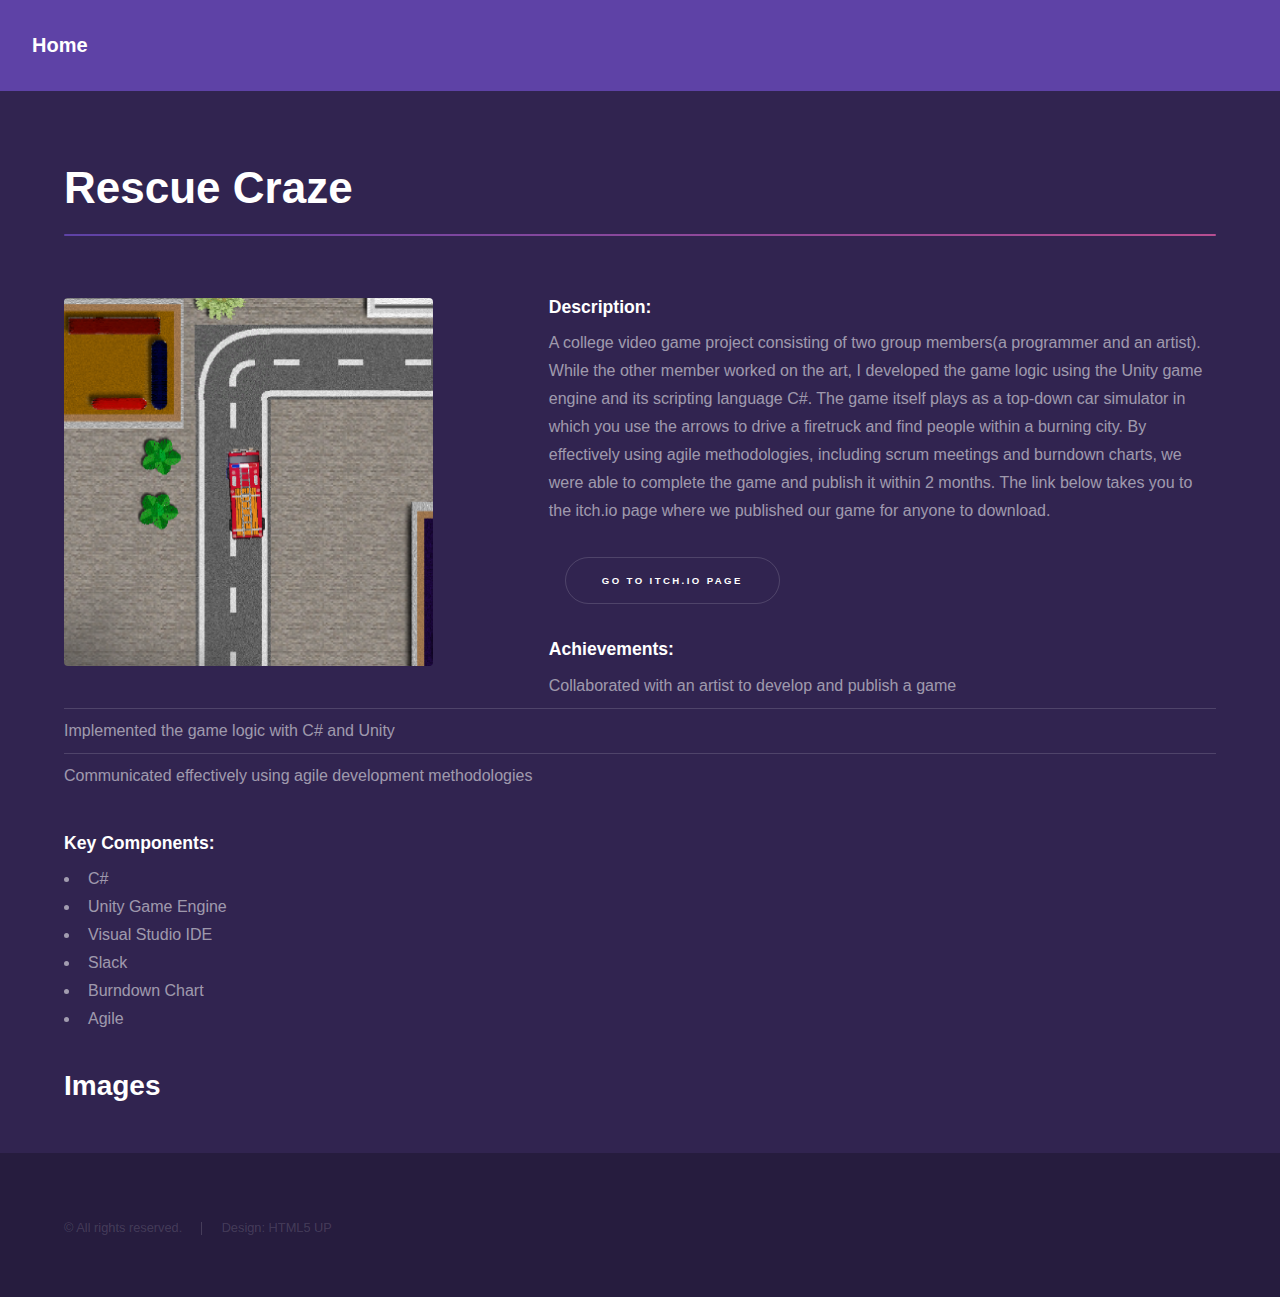
==== projectRescueCraze.html @ 7ba1042b "Initial Commit" ====
<!DOCTYPE HTML>
<!--
	Hyperspace by HTML5 UP
	html5up.net | @ajlkn
	Free for personal and commercial use under the CCA 3.0 license (html5up.net/license)
-->
<html>
	<head>
		<title>Rescue Craze</title>
		<meta charset="utf-8" />
		<meta name="viewport" content="width=device-width, initial-scale=1, user-scalable=no" />
		<link rel="stylesheet" href="assets/css/main.css" />
		<noscript><link rel="stylesheet" href="assets/css/noscript.css" /></noscript>
	</head>
	<body class="is-preload">

		<!-- Header -->
			<header id="header">
				<a href="index.html" class="title">Home</a>
			</header>

		<!-- Wrapper -->
			<div id="wrapper">

				<!-- Main -->
					<section id="main" class="wrapper">
						<div class="inner">
							<h1 class="major">Rescue Craze</h1>
							<div class="col-4"><span class="image left"><img src="images/GameThumbnail.PNG" alt="" /></span></div>
                            
                            <h3>Description:</h3>
							<p>A college video game project consisting of two group members(a programmer and an artist). While the other member worked on the art,
								I developed the game logic using the Unity game engine and its scripting language C#. The game itself plays as a top-down car simulator
								in which you use the arrows to drive a firetruck and find people within a burning city. By effectively using agile methodologies, including
								scrum meetings and burndown charts, we were able to complete the game and publish it within 2 months. The link below takes you to the 
								itch.io page where we published our game for anyone to download.
							</p>
                                <ul class="actions">
                                    <li><a href="https://rescuecraze.itch.io/rescue-craze" class="button">Go to itch.io page</a></li>
                                </ul>
                            <h3>Achievements:</h3>
                            <ul class="alt">
                                <li>Collaborated with an artist to develop and publish a game</li>
                                <li>Implemented the game logic with C# and Unity</li>
                                <li>Communicated effectively using agile development methodologies</li>
                            </ul>
							<h3>Key Components:</h3>
                                <ul>
                                    <li>C#</li>
                                    <li>Unity Game Engine</li>
                                    <li>Visual Studio IDE</li>
                                    <li>Slack</li>
                                    <li>Burndown Chart</li>
                                    <li>Agile</li>
                                </ul>
							<h2>Images</h2>
							<div class="row gtr-uniform">
								<div class="col-4"><span class="image fit"><img src="images/BlogFinalCapture.png" alt="" /></span></div>
								<div class="col-4"><span class="image fit"><img src="images/RescueCrazeThumbnail.png" alt="" /></span></div>
								<div class="col-4"><span class="image fit"><img src="images/GameThumbnail.png" alt="" /></span></div>
							</div>
						</div>
					</section>

			</div>

		<!-- Footer -->
			<footer id="footer" class="wrapper alt">
				<div class="inner">
					<ul class="menu">
						<li>&copy; All rights reserved.</li><li>Design: HTML5 UP</a></li>
					</ul>
				</div>
			</footer>

		<!-- Scripts -->
			<script src="assets/js/jquery.min.js"></script>
			<script src="assets/js/jquery.scrollex.min.js"></script>
			<script src="assets/js/jquery.scrolly.min.js"></script>
			<script src="assets/js/browser.min.js"></script>
			<script src="assets/js/breakpoints.min.js"></script>
			<script src="assets/js/util.js"></script>
			<script src="assets/js/main.js"></script>

	</body>
</html>
---- assets/css/main.css ----
@import url(fontawesome-all.min.css);

/*
	Hyperspace by HTML5 UP
	html5up.net | @ajlkn
	Free for personal and commercial use under the CCA 3.0 license (html5up.net/license)
*/

html,
body,
div,
span,
applet,
object,
iframe,
h1,
h2,
h3,
h4,
h5,
h6,
p,
blockquote,
pre,
a,
abbr,
acronym,
address,
big,
cite,
code,
del,
dfn,
em,
img,
ins,
kbd,
q,
s,
samp,
small,
strike,
strong,
sub,
sup,
tt,
var,
b,
u,
i,
center,
dl,
dt,
dd,
ol,
ul,
li,
fieldset,
form,
label,
legend,
table,
caption,
tbody,
tfoot,
thead,
tr,
th,
td,
article,
aside,
canvas,
details,
embed,
figure,
figcaption,
footer,
header,
hgroup,
menu,
nav,
output,
ruby,
section,
summary,
time,
mark,
audio,
video {
  margin: 0;
  padding: 0;
  border: 0;
  font-size: 100%;
  font: inherit;
  vertical-align: baseline;
}

article,
aside,
details,
figcaption,
figure,
footer,
header,
hgroup,
menu,
nav,
section {
  display: block;
}

body {
  line-height: 1;
}

ol,
ul {
  list-style: none;
}

blockquote,
q {
  quotes: none;
}

blockquote:before,
blockquote:after,
q:before,
q:after {
  content: "";
  content: none;
}

table {
  border-collapse: collapse;
  border-spacing: 0;
}

body {
  -webkit-text-size-adjust: none;
}

mark {
  background-color: transparent;
  color: inherit;
}

input::-moz-focus-inner {
  border: 0;
  padding: 0;
}

input,
select,
textarea {
  -moz-appearance: none;
  -webkit-appearance: none;
  -ms-appearance: none;
  appearance: none;
}

/* Basic */

@-ms-viewport {
  width: device-width;
}

body {
  -ms-overflow-style: scrollbar;
}

@media screen and (max-width: 480px) {
  html,
  body {
    min-width: 320px;
  }
}

html {
  box-sizing: border-box;
}

*,
*:before,
*:after {
  box-sizing: inherit;
}

body {
  background: #312450;
}

body.is-preload *,
body.is-preload *:before,
body.is-preload *:after {
  -moz-animation: none !important;
  -webkit-animation: none !important;
  -ms-animation: none !important;
  animation: none !important;
  -moz-transition: none !important;
  -webkit-transition: none !important;
  -ms-transition: none !important;
  transition: none !important;
}

/* Type */

body,
input,
select,
textarea {
  color: rgba(255, 255, 255, 0.55);
  font-family: Arial, Helvetica, sans-serif;
  font-size: 16.5pt;
  font-weight: normal;
  line-height: 1.75;
}

@media screen and (max-width: 1680px) {
  body,
  input,
  select,
  textarea {
    font-size: 13pt;
  }
}

@media screen and (max-width: 1280px) {
  body,
  input,
  select,
  textarea {
    font-size: 12pt;
  }
}

@media screen and (max-width: 360px) {
  body,
  input,
  select,
  textarea {
    font-size: 11pt;
  }
}

a {
  -moz-transition: color 0.2s ease, border-bottom-color 0.2s ease;
  -webkit-transition: color 0.2s ease, border-bottom-color 0.2s ease;
  -ms-transition: color 0.2s ease, border-bottom-color 0.2s ease;
  transition: color 0.2s ease, border-bottom-color 0.2s ease;
  border-bottom: dotted 1px rgba(255, 255, 255, 0.35);
  color: inherit;
  text-decoration: none;
}

a:hover {
  border-bottom-color: transparent;
  color: #ffffff;
}

strong,
b {
  color: #ffffff;
  font-weight: bold;
}

em,
i {
  font-style: italic;
}

p {
  margin: 0 0 2em 0;
}

h1,
h2,
h3,
h4,
h5,
h6 {
  color: #ffffff;
  font-weight: bold;
  line-height: 1.5;
  margin: 0 0 0.5em 0;
}

h1 a,
h2 a,
h3 a,
h4 a,
h5 a,
h6 a {
  color: inherit;
  text-decoration: none;
}

h1 {
  font-size: 2.75em;
}

h1.major {
  margin: 0 0 1.3em 0;
  position: relative;
  padding-bottom: 0.35em;
}

h1.major:after {
  background-image: -moz-linear-gradient(to right, #5e42a6, #b74e91);
  background-image: -webkit-linear-gradient(to right, #5e42a6, #b74e91);
  background-image: -ms-linear-gradient(to right, #5e42a6, #b74e91);
  background-image: linear-gradient(to right, #5e42a6, #b74e91);
  -moz-transition: max-width 0.2s ease;
  -webkit-transition: max-width 0.2s ease;
  -ms-transition: max-width 0.2s ease;
  transition: max-width 0.2s ease;
  border-radius: 0.2em;
  bottom: 0;
  content: "";
  height: 0.05em;
  position: absolute;
  right: 0;
  width: 100%;
}

h2 {
  font-size: 1.75em;
}

h3 {
  font-size: 1.1em;
}

h4 {
  font-size: 1em;
}

h5 {
  font-size: 0.8em;
}

h6 {
  font-size: 0.6em;
}

@media screen and (max-width: 736px) {
  h1 {
    font-size: 2em;
  }

  h2 {
    font-size: 1.25em;
  }

  h3 {
    font-size: 1em;
  }

  h4 {
    font-size: 0.8em;
  }

  h5 {
    font-size: 0.6em;
  }

  h6 {
    font-size: 0.6em;
  }
}

sub {
  font-size: 0.8em;
  position: relative;
  top: 0.5em;
}

sup {
  font-size: 0.8em;
  position: relative;
  top: -0.5em;
}

blockquote {
  border-left: solid 4px rgba(255, 255, 255, 0.15);
  font-style: italic;
  margin: 0 0 2em 0;
  padding: 0.5em 0 0.5em 2em;
}

code {
  background: rgba(255, 255, 255, 0.05);
  border-radius: 0.25em;
  border: solid 1px rgba(255, 255, 255, 0.15);
  font-family: "Courier New", monospace;
  font-size: 0.9em;
  margin: 0 0.25em;
  padding: 0.25em 0.65em;
}

pre {
  -webkit-overflow-scrolling: touch;
  font-family: "Courier New", monospace;
  font-size: 0.9em;
  margin: 0 0 2em 0;
}

pre code {
  display: block;
  line-height: 1.75em;
  padding: 1em 1.5em;
  overflow-x: auto;
}

hr {
  border: 0;
  border-bottom: solid 1px rgba(255, 255, 255, 0.15);
  margin: 2em 0;
}

hr.major {
  margin: 3em 0;
}

.align-left {
  text-align: left;
}

.align-center {
  text-align: center;
}

.align-right {
  text-align: right;
}

/* Row */

.row {
  display: flex;
  flex-wrap: wrap;
  box-sizing: border-box;
  align-items: stretch;
}

.row > * {
  box-sizing: border-box;
}

.row.gtr-uniform > * > :last-child {
  margin-bottom: 0;
}

.row.aln-left {
  justify-content: flex-start;
}

.row.aln-center {
  justify-content: center;
}

.row.aln-right {
  justify-content: flex-end;
}

.row.aln-top {
  align-items: flex-start;
}

.row.aln-middle {
  align-items: center;
}

.row.aln-bottom {
  align-items: flex-end;
}

.row > .imp {
  order: -1;
}

.row > .col-1 {
  width: 8.33333%;
}

.row > .off-1 {
  margin-left: 8.33333%;
}

.row > .col-2 {
  width: 16.66667%;
}

.row > .off-2 {
  margin-left: 16.66667%;
}

.row > .col-3 {
  width: 25%;
}

.row > .off-3 {
  margin-left: 25%;
}

.row > .col-4 {
  width: 33.33333%;
}

.row > .off-4 {
  margin-left: 33.33333%;
}

.row > .col-5 {
  width: 41.66667%;
}

.row > .off-5 {
  margin-left: 41.66667%;
}

.row > .col-6 {
  width: 50%;
}

.row > .off-6 {
  margin-left: 50%;
}

.row > .col-7 {
  width: 58.33333%;
}

.row > .off-7 {
  margin-left: 58.33333%;
}

.row > .col-8 {
  width: 66.66667%;
}

.row > .off-8 {
  margin-left: 66.66667%;
}

.row > .col-9 {
  width: 75%;
}

.row > .off-9 {
  margin-left: 75%;
}

.row > .col-10 {
  width: 83.33333%;
}

.row > .off-10 {
  margin-left: 83.33333%;
}

.row > .col-11 {
  width: 91.66667%;
}

.row > .off-11 {
  margin-left: 91.66667%;
}

.row > .col-12 {
  width: 100%;
}

.row > .off-12 {
  margin-left: 100%;
}

.row.gtr-0 {
  margin-top: 0;
  margin-left: 0em;
}

.row.gtr-0 > * {
  padding: 0 0 0 0em;
}

.row.gtr-0.gtr-uniform {
  margin-top: 0em;
}

.row.gtr-0.gtr-uniform > * {
  padding-top: 0em;
}

.row.gtr-25 {
  margin-top: 0;
  margin-left: -0.375em;
}

.row.gtr-25 > * {
  padding: 0 0 0 0.375em;
}

.row.gtr-25.gtr-uniform {
  margin-top: -0.375em;
}

.row.gtr-25.gtr-uniform > * {
  padding-top: 0.375em;
}

.row.gtr-50 {
  margin-top: 0;
  margin-left: -0.75em;
}

.row.gtr-50 > * {
  padding: 0 0 0 0.75em;
}

.row.gtr-50.gtr-uniform {
  margin-top: -0.75em;
}

.row.gtr-50.gtr-uniform > * {
  padding-top: 0.75em;
}

.row {
  margin-top: 0;
  margin-left: -1.5em;
}

.row > * {
  padding: 0 0 0 1.5em;
}

.row.gtr-uniform {
  margin-top: -1.5em;
}

.row.gtr-uniform > * {
  padding-top: 1.5em;
}

.row.gtr-150 {
  margin-top: 0;
  margin-left: -2.25em;
}

.row.gtr-150 > * {
  padding: 0 0 0 2.25em;
}

.row.gtr-150.gtr-uniform {
  margin-top: -2.25em;
}

.row.gtr-150.gtr-uniform > * {
  padding-top: 2.25em;
}

.row.gtr-200 {
  margin-top: 0;
  margin-left: -3em;
}

.row.gtr-200 > * {
  padding: 0 0 0 3em;
}

.row.gtr-200.gtr-uniform {
  margin-top: -3em;
}

.row.gtr-200.gtr-uniform > * {
  padding-top: 3em;
}

@media screen and (max-width: 1680px) {
  .row {
    display: flex;
    flex-wrap: wrap;
    box-sizing: border-box;
    align-items: stretch;
  }

  .row > * {
    box-sizing: border-box;
  }

  .row.gtr-uniform > * > :last-child {
    margin-bottom: 0;
  }

  .row.aln-left {
    justify-content: flex-start;
  }

  .row.aln-center {
    justify-content: center;
  }

  .row.aln-right {
    justify-content: flex-end;
  }

  .row.aln-top {
    align-items: flex-start;
  }

  .row.aln-middle {
    align-items: center;
  }

  .row.aln-bottom {
    align-items: flex-end;
  }

  .row > .imp-xlarge {
    order: -1;
  }

  .row > .col-1-xlarge {
    width: 8.33333%;
  }

  .row > .off-1-xlarge {
    margin-left: 8.33333%;
  }

  .row > .col-2-xlarge {
    width: 16.66667%;
  }

  .row > .off-2-xlarge {
    margin-left: 16.66667%;
  }

  .row > .col-3-xlarge {
    width: 25%;
  }

  .row > .off-3-xlarge {
    margin-left: 25%;
  }

  .row > .col-4-xlarge {
    width: 33.33333%;
  }

  .row > .off-4-xlarge {
    margin-left: 33.33333%;
  }

  .row > .col-5-xlarge {
    width: 41.66667%;
  }

  .row > .off-5-xlarge {
    margin-left: 41.66667%;
  }

  .row > .col-6-xlarge {
    width: 50%;
  }

  .row > .off-6-xlarge {
    margin-left: 50%;
  }

  .row > .col-7-xlarge {
    width: 58.33333%;
  }

  .row > .off-7-xlarge {
    margin-left: 58.33333%;
  }

  .row > .col-8-xlarge {
    width: 66.66667%;
  }

  .row > .off-8-xlarge {
    margin-left: 66.66667%;
  }

  .row > .col-9-xlarge {
    width: 75%;
  }

  .row > .off-9-xlarge {
    margin-left: 75%;
  }

  .row > .col-10-xlarge {
    width: 83.33333%;
  }

  .row > .off-10-xlarge {
    margin-left: 83.33333%;
  }

  .row > .col-11-xlarge {
    width: 91.66667%;
  }

  .row > .off-11-xlarge {
    margin-left: 91.66667%;
  }

  .row > .col-12-xlarge {
    width: 100%;
  }

  .row > .off-12-xlarge {
    margin-left: 100%;
  }

  .row.gtr-0 {
    margin-top: 0;
    margin-left: 0em;
  }

  .row.gtr-0 > * {
    padding: 0 0 0 0em;
  }

  .row.gtr-0.gtr-uniform {
    margin-top: 0em;
  }

  .row.gtr-0.gtr-uniform > * {
    padding-top: 0em;
  }

  .row.gtr-25 {
    margin-top: 0;
    margin-left: -0.375em;
  }

  .row.gtr-25 > * {
    padding: 0 0 0 0.375em;
  }

  .row.gtr-25.gtr-uniform {
    margin-top: -0.375em;
  }

  .row.gtr-25.gtr-uniform > * {
    padding-top: 0.375em;
  }

  .row.gtr-50 {
    margin-top: 0;
    margin-left: -0.75em;
  }

  .row.gtr-50 > * {
    padding: 0 0 0 0.75em;
  }

  .row.gtr-50.gtr-uniform {
    margin-top: -0.75em;
  }

  .row.gtr-50.gtr-uniform > * {
    padding-top: 0.75em;
  }

  .row {
    margin-top: 0;
    margin-left: -1.5em;
  }

  .row > * {
    padding: 0 0 0 1.5em;
  }

  .row.gtr-uniform {
    margin-top: -1.5em;
  }

  .row.gtr-uniform > * {
    padding-top: 1.5em;
  }

  .row.gtr-150 {
    margin-top: 0;
    margin-left: -2.25em;
  }

  .row.gtr-150 > * {
    padding: 0 0 0 2.25em;
  }

  .row.gtr-150.gtr-uniform {
    margin-top: -2.25em;
  }

  .row.gtr-150.gtr-uniform > * {
    padding-top: 2.25em;
  }

  .row.gtr-200 {
    margin-top: 0;
    margin-left: -3em;
  }

  .row.gtr-200 > * {
    padding: 0 0 0 3em;
  }

  .row.gtr-200.gtr-uniform {
    margin-top: -3em;
  }

  .row.gtr-200.gtr-uniform > * {
    padding-top: 3em;
  }
}

@media screen and (max-width: 1280px) {
  .row {
    display: flex;
    flex-wrap: wrap;
    box-sizing: border-box;
    align-items: stretch;
  }

  .row > * {
    box-sizing: border-box;
  }

  .row.gtr-uniform > * > :last-child {
    margin-bottom: 0;
  }

  .row.aln-left {
    justify-content: flex-start;
  }

  .row.aln-center {
    justify-content: center;
  }

  .row.aln-right {
    justify-content: flex-end;
  }

  .row.aln-top {
    align-items: flex-start;
  }

  .row.aln-middle {
    align-items: center;
  }

  .row.aln-bottom {
    align-items: flex-end;
  }

  .row > .imp-large {
    order: -1;
  }

  .row > .col-1-large {
    width: 8.33333%;
  }

  .row > .off-1-large {
    margin-left: 8.33333%;
  }

  .row > .col-2-large {
    width: 16.66667%;
  }

  .row > .off-2-large {
    margin-left: 16.66667%;
  }

  .row > .col-3-large {
    width: 25%;
  }

  .row > .off-3-large {
    margin-left: 25%;
  }

  .row > .col-4-large {
    width: 33.33333%;
  }

  .row > .off-4-large {
    margin-left: 33.33333%;
  }

  .row > .col-5-large {
    width: 41.66667%;
  }

  .row > .off-5-large {
    margin-left: 41.66667%;
  }

  .row > .col-6-large {
    width: 50%;
  }

  .row > .off-6-large {
    margin-left: 50%;
  }

  .row > .col-7-large {
    width: 58.33333%;
  }

  .row > .off-7-large {
    margin-left: 58.33333%;
  }

  .row > .col-8-large {
    width: 66.66667%;
  }

  .row > .off-8-large {
    margin-left: 66.66667%;
  }

  .row > .col-9-large {
    width: 75%;
  }

  .row > .off-9-large {
    margin-left: 75%;
  }

  .row > .col-10-large {
    width: 83.33333%;
  }

  .row > .off-10-large {
    margin-left: 83.33333%;
  }

  .row > .col-11-large {
    width: 91.66667%;
  }

  .row > .off-11-large {
    margin-left: 91.66667%;
  }

  .row > .col-12-large {
    width: 100%;
  }

  .row > .off-12-large {
    margin-left: 100%;
  }

  .row.gtr-0 {
    margin-top: 0;
    margin-left: 0em;
  }

  .row.gtr-0 > * {
    padding: 0 0 0 0em;
  }

  .row.gtr-0.gtr-uniform {
    margin-top: 0em;
  }

  .row.gtr-0.gtr-uniform > * {
    padding-top: 0em;
  }

  .row.gtr-25 {
    margin-top: 0;
    margin-left: -0.375em;
  }

  .row.gtr-25 > * {
    padding: 0 0 0 0.375em;
  }

  .row.gtr-25.gtr-uniform {
    margin-top: -0.375em;
  }

  .row.gtr-25.gtr-uniform > * {
    padding-top: 0.375em;
  }

  .row.gtr-50 {
    margin-top: 0;
    margin-left: -0.75em;
  }

  .row.gtr-50 > * {
    padding: 0 0 0 0.75em;
  }

  .row.gtr-50.gtr-uniform {
    margin-top: -0.75em;
  }

  .row.gtr-50.gtr-uniform > * {
    padding-top: 0.75em;
  }

  .row {
    margin-top: 0;
    margin-left: -1.5em;
  }

  .row > * {
    padding: 0 0 0 1.5em;
  }

  .row.gtr-uniform {
    margin-top: -1.5em;
  }

  .row.gtr-uniform > * {
    padding-top: 1.5em;
  }

  .row.gtr-150 {
    margin-top: 0;
    margin-left: -2.25em;
  }

  .row.gtr-150 > * {
    padding: 0 0 0 2.25em;
  }

  .row.gtr-150.gtr-uniform {
    margin-top: -2.25em;
  }

  .row.gtr-150.gtr-uniform > * {
    padding-top: 2.25em;
  }

  .row.gtr-200 {
    margin-top: 0;
    margin-left: -3em;
  }

  .row.gtr-200 > * {
    padding: 0 0 0 3em;
  }

  .row.gtr-200.gtr-uniform {
    margin-top: -3em;
  }

  .row.gtr-200.gtr-uniform > * {
    padding-top: 3em;
  }
}

@media screen and (max-width: 980px) {
  .row {
    display: flex;
    flex-wrap: wrap;
    box-sizing: border-box;
    align-items: stretch;
  }

  .row > * {
    box-sizing: border-box;
  }

  .row.gtr-uniform > * > :last-child {
    margin-bottom: 0;
  }

  .row.aln-left {
    justify-content: flex-start;
  }

  .row.aln-center {
    justify-content: center;
  }

  .row.aln-right {
    justify-content: flex-end;
  }

  .row.aln-top {
    align-items: flex-start;
  }

  .row.aln-middle {
    align-items: center;
  }

  .row.aln-bottom {
    align-items: flex-end;
  }

  .row > .imp-medium {
    order: -1;
  }

  .row > .col-1-medium {
    width: 8.33333%;
  }

  .row > .off-1-medium {
    margin-left: 8.33333%;
  }

  .row > .col-2-medium {
    width: 16.66667%;
  }

  .row > .off-2-medium {
    margin-left: 16.66667%;
  }

  .row > .col-3-medium {
    width: 25%;
  }

  .row > .off-3-medium {
    margin-left: 25%;
  }

  .row > .col-4-medium {
    width: 33.33333%;
  }

  .row > .off-4-medium {
    margin-left: 33.33333%;
  }

  .row > .col-5-medium {
    width: 41.66667%;
  }

  .row > .off-5-medium {
    margin-left: 41.66667%;
  }

  .row > .col-6-medium {
    width: 50%;
  }

  .row > .off-6-medium {
    margin-left: 50%;
  }

  .row > .col-7-medium {
    width: 58.33333%;
  }

  .row > .off-7-medium {
    margin-left: 58.33333%;
  }

  .row > .col-8-medium {
    width: 66.66667%;
  }

  .row > .off-8-medium {
    margin-left: 66.66667%;
  }

  .row > .col-9-medium {
    width: 75%;
  }

  .row > .off-9-medium {
    margin-left: 75%;
  }

  .row > .col-10-medium {
    width: 83.33333%;
  }

  .row > .off-10-medium {
    margin-left: 83.33333%;
  }

  .row > .col-11-medium {
    width: 91.66667%;
  }

  .row > .off-11-medium {
    margin-left: 91.66667%;
  }

  .row > .col-12-medium {
    width: 100%;
  }

  .row > .off-12-medium {
    margin-left: 100%;
  }

  .row.gtr-0 {
    margin-top: 0;
    margin-left: 0em;
  }

  .row.gtr-0 > * {
    padding: 0 0 0 0em;
  }

  .row.gtr-0.gtr-uniform {
    margin-top: 0em;
  }

  .row.gtr-0.gtr-uniform > * {
    padding-top: 0em;
  }

  .row.gtr-25 {
    margin-top: 0;
    margin-left: -0.375em;
  }

  .row.gtr-25 > * {
    padding: 0 0 0 0.375em;
  }

  .row.gtr-25.gtr-uniform {
    margin-top: -0.375em;
  }

  .row.gtr-25.gtr-uniform > * {
    padding-top: 0.375em;
  }

  .row.gtr-50 {
    margin-top: 0;
    margin-left: -0.75em;
  }

  .row.gtr-50 > * {
    padding: 0 0 0 0.75em;
  }

  .row.gtr-50.gtr-uniform {
    margin-top: -0.75em;
  }

  .row.gtr-50.gtr-uniform > * {
    padding-top: 0.75em;
  }

  .row {
    margin-top: 0;
    margin-left: -1.5em;
  }

  .row > * {
    padding: 0 0 0 1.5em;
  }

  .row.gtr-uniform {
    margin-top: -1.5em;
  }

  .row.gtr-uniform > * {
    padding-top: 1.5em;
  }

  .row.gtr-150 {
    margin-top: 0;
    margin-left: -2.25em;
  }

  .row.gtr-150 > * {
    padding: 0 0 0 2.25em;
  }

  .row.gtr-150.gtr-uniform {
    margin-top: -2.25em;
  }

  .row.gtr-150.gtr-uniform > * {
    padding-top: 2.25em;
  }

  .row.gtr-200 {
    margin-top: 0;
    margin-left: -3em;
  }

  .row.gtr-200 > * {
    padding: 0 0 0 3em;
  }

  .row.gtr-200.gtr-uniform {
    margin-top: -3em;
  }

  .row.gtr-200.gtr-uniform > * {
    padding-top: 3em;
  }
}

@media screen and (max-width: 736px) {
  .row {
    display: flex;
    flex-wrap: wrap;
    box-sizing: border-box;
    align-items: stretch;
  }

  .row > * {
    box-sizing: border-box;
  }

  .row.gtr-uniform > * > :last-child {
    margin-bottom: 0;
  }

  .row.aln-left {
    justify-content: flex-start;
  }

  .row.aln-center {
    justify-content: center;
  }

  .row.aln-right {
    justify-content: flex-end;
  }

  .row.aln-top {
    align-items: flex-start;
  }

  .row.aln-middle {
    align-items: center;
  }

  .row.aln-bottom {
    align-items: flex-end;
  }

  .row > .imp-small {
    order: -1;
  }

  .row > .col-1-small {
    width: 8.33333%;
  }

  .row > .off-1-small {
    margin-left: 8.33333%;
  }

  .row > .col-2-small {
    width: 16.66667%;
  }

  .row > .off-2-small {
    margin-left: 16.66667%;
  }

  .row > .col-3-small {
    width: 25%;
  }

  .row > .off-3-small {
    margin-left: 25%;
  }

  .row > .col-4-small {
    width: 33.33333%;
  }

  .row > .off-4-small {
    margin-left: 33.33333%;
  }

  .row > .col-5-small {
    width: 41.66667%;
  }

  .row > .off-5-small {
    margin-left: 41.66667%;
  }

  .row > .col-6-small {
    width: 50%;
  }

  .row > .off-6-small {
    margin-left: 50%;
  }

  .row > .col-7-small {
    width: 58.33333%;
  }

  .row > .off-7-small {
    margin-left: 58.33333%;
  }

  .row > .col-8-small {
    width: 66.66667%;
  }

  .row > .off-8-small {
    margin-left: 66.66667%;
  }

  .row > .col-9-small {
    width: 75%;
  }

  .row > .off-9-small {
    margin-left: 75%;
  }

  .row > .col-10-small {
    width: 83.33333%;
  }

  .row > .off-10-small {
    margin-left: 83.33333%;
  }

  .row > .col-11-small {
    width: 91.66667%;
  }

  .row > .off-11-small {
    margin-left: 91.66667%;
  }

  .row > .col-12-small {
    width: 100%;
  }

  .row > .off-12-small {
    margin-left: 100%;
  }

  .row.gtr-0 {
    margin-top: 0;
    margin-left: 0em;
  }

  .row.gtr-0 > * {
    padding: 0 0 0 0em;
  }

  .row.gtr-0.gtr-uniform {
    margin-top: 0em;
  }

  .row.gtr-0.gtr-uniform > * {
    padding-top: 0em;
  }

  .row.gtr-25 {
    margin-top: 0;
    margin-left: -0.375em;
  }

  .row.gtr-25 > * {
    padding: 0 0 0 0.375em;
  }

  .row.gtr-25.gtr-uniform {
    margin-top: -0.375em;
  }

  .row.gtr-25.gtr-uniform > * {
    padding-top: 0.375em;
  }

  .row.gtr-50 {
    margin-top: 0;
    margin-left: -0.75em;
  }

  .row.gtr-50 > * {
    padding: 0 0 0 0.75em;
  }

  .row.gtr-50.gtr-uniform {
    margin-top: -0.75em;
  }

  .row.gtr-50.gtr-uniform > * {
    padding-top: 0.75em;
  }

  .row {
    margin-top: 0;
    margin-left: -1.5em;
  }

  .row > * {
    padding: 0 0 0 1.5em;
  }

  .row.gtr-uniform {
    margin-top: -1.5em;
  }

  .row.gtr-uniform > * {
    padding-top: 1.5em;
  }

  .row.gtr-150 {
    margin-top: 0;
    margin-left: -2.25em;
  }

  .row.gtr-150 > * {
    padding: 0 0 0 2.25em;
  }

  .row.gtr-150.gtr-uniform {
    margin-top: -2.25em;
  }

  .row.gtr-150.gtr-uniform > * {
    padding-top: 2.25em;
  }

  .row.gtr-200 {
    margin-top: 0;
    margin-left: -3em;
  }

  .row.gtr-200 > * {
    padding: 0 0 0 3em;
  }

  .row.gtr-200.gtr-uniform {
    margin-top: -3em;
  }

  .row.gtr-200.gtr-uniform > * {
    padding-top: 3em;
  }
}

@media screen and (max-width: 480px) {
  .row {
    display: flex;
    flex-wrap: wrap;
    box-sizing: border-box;
    align-items: stretch;
  }

  .row > * {
    box-sizing: border-box;
  }

  .row.gtr-uniform > * > :last-child {
    margin-bottom: 0;
  }

  .row.aln-left {
    justify-content: flex-start;
  }

  .row.aln-center {
    justify-content: center;
  }

  .row.aln-right {
    justify-content: flex-end;
  }

  .row.aln-top {
    align-items: flex-start;
  }

  .row.aln-middle {
    align-items: center;
  }

  .row.aln-bottom {
    align-items: flex-end;
  }

  .row > .imp-xsmall {
    order: -1;
  }

  .row > .col-1-xsmall {
    width: 8.33333%;
  }

  .row > .off-1-xsmall {
    margin-left: 8.33333%;
  }

  .row > .col-2-xsmall {
    width: 16.66667%;
  }

  .row > .off-2-xsmall {
    margin-left: 16.66667%;
  }

  .row > .col-3-xsmall {
    width: 25%;
  }

  .row > .off-3-xsmall {
    margin-left: 25%;
  }

  .row > .col-4-xsmall {
    width: 33.33333%;
  }

  .row > .off-4-xsmall {
    margin-left: 33.33333%;
  }

  .row > .col-5-xsmall {
    width: 41.66667%;
  }

  .row > .off-5-xsmall {
    margin-left: 41.66667%;
  }

  .row > .col-6-xsmall {
    width: 50%;
  }

  .row > .off-6-xsmall {
    margin-left: 50%;
  }

  .row > .col-7-xsmall {
    width: 58.33333%;
  }

  .row > .off-7-xsmall {
    margin-left: 58.33333%;
  }

  .row > .col-8-xsmall {
    width: 66.66667%;
  }

  .row > .off-8-xsmall {
    margin-left: 66.66667%;
  }

  .row > .col-9-xsmall {
    width: 75%;
  }

  .row > .off-9-xsmall {
    margin-left: 75%;
  }

  .row > .col-10-xsmall {
    width: 83.33333%;
  }

  .row > .off-10-xsmall {
    margin-left: 83.33333%;
  }

  .row > .col-11-xsmall {
    width: 91.66667%;
  }

  .row > .off-11-xsmall {
    margin-left: 91.66667%;
  }

  .row > .col-12-xsmall {
    width: 100%;
  }

  .row > .off-12-xsmall {
    margin-left: 100%;
  }

  .row.gtr-0 {
    margin-top: 0;
    margin-left: 0em;
  }

  .row.gtr-0 > * {
    padding: 0 0 0 0em;
  }

  .row.gtr-0.gtr-uniform {
    margin-top: 0em;
  }

  .row.gtr-0.gtr-uniform > * {
    padding-top: 0em;
  }

  .row.gtr-25 {
    margin-top: 0;
    margin-left: -0.375em;
  }

  .row.gtr-25 > * {
    padding: 0 0 0 0.375em;
  }

  .row.gtr-25.gtr-uniform {
    margin-top: -0.375em;
  }

  .row.gtr-25.gtr-uniform > * {
    padding-top: 0.375em;
  }

  .row.gtr-50 {
    margin-top: 0;
    margin-left: -0.75em;
  }

  .row.gtr-50 > * {
    padding: 0 0 0 0.75em;
  }

  .row.gtr-50.gtr-uniform {
    margin-top: -0.75em;
  }

  .row.gtr-50.gtr-uniform > * {
    padding-top: 0.75em;
  }

  .row {
    margin-top: 0;
    margin-left: -1.5em;
  }

  .row > * {
    padding: 0 0 0 1.5em;
  }

  .row.gtr-uniform {
    margin-top: -1.5em;
  }

  .row.gtr-uniform > * {
    padding-top: 1.5em;
  }

  .row.gtr-150 {
    margin-top: 0;
    margin-left: -2.25em;
  }

  .row.gtr-150 > * {
    padding: 0 0 0 2.25em;
  }

  .row.gtr-150.gtr-uniform {
    margin-top: -2.25em;
  }

  .row.gtr-150.gtr-uniform > * {
    padding-top: 2.25em;
  }

  .row.gtr-200 {
    margin-top: 0;
    margin-left: -3em;
  }

  .row.gtr-200 > * {
    padding: 0 0 0 3em;
  }

  .row.gtr-200.gtr-uniform {
    margin-top: -3em;
  }

  .row.gtr-200.gtr-uniform > * {
    padding-top: 3em;
  }
}

/* Box */

.box {
  border-radius: 0.25em;
  border: solid 1px rgba(255, 255, 255, 0.15);
  margin-bottom: 2em;
  padding: 1.5em;
}

.box > :last-child,
.box > :last-child > :last-child,
.box > :last-child > :last-child > :last-child {
  margin-bottom: 0;
}

.box.alt {
  border: 0;
  border-radius: 0;
  padding: 0;
}

/* Button */

input[type="submit"],
input[type="reset"],
input[type="button"],
button,
.button {
  -moz-appearance: none;
  -webkit-appearance: none;
  -ms-appearance: none;
  appearance: none;
  -moz-transition: border-color 0.2s ease;
  -webkit-transition: border-color 0.2s ease;
  -ms-transition: border-color 0.2s ease;
  transition: border-color 0.2s ease;
  background-color: transparent;
  border: solid 1px !important;
  border-color: rgba(255, 255, 255, 0.15) !important;
  border-radius: 3em;
  color: #ffffff !important;
  cursor: pointer;
  display: inline-block;
  font-size: 0.6em;
  font-weight: bold;
  height: calc(4.75em + 2px);
  letter-spacing: 0.25em;
  line-height: 4.75em;
  outline: 0;
  padding: 0 3.75em;
  position: relative;
  text-align: center;
  text-decoration: none;
  text-transform: uppercase;
  white-space: nowrap;
}

input[type="submit"]:after,
input[type="reset"]:after,
input[type="button"]:after,
button:after,
.button:after {
  -moz-transform: scale(0.25);
  -webkit-transform: scale(0.25);
  -ms-transform: scale(0.25);
  transform: scale(0.25);
  pointer-events: none;
  -moz-transition: opacity 0.2s ease, -moz-transform 0.2s ease;
  -webkit-transition: opacity 0.2s ease, -webkit-transform 0.2s ease;
  -ms-transition: opacity 0.2s ease, -ms-transform 0.2s ease;
  transition: opacity 0.2s ease, transform 0.2s ease;
  background: #ffffff;
  border-radius: 3em;
  content: "";
  height: 100%;
  left: 0;
  opacity: 0;
  position: absolute;
  top: 0;
  width: 100%;
}

input[type="submit"].icon:before,
input[type="reset"].icon:before,
input[type="button"].icon:before,
button.icon:before,
.button.icon:before {
  margin-right: 0.75em;
}

input[type="submit"].fit,
input[type="reset"].fit,
input[type="button"].fit,
button.fit,
.button.fit {
  width: 100%;
}

input[type="submit"].small,
input[type="reset"].small,
input[type="button"].small,
button.small,
.button.small {
  font-size: 0.4em;
}

input[type="submit"].large,
input[type="reset"].large,
input[type="button"].large,
button.large,
.button.large {
  font-size: 0.8em;
}

input[type="submit"].primary,
input[type="reset"].primary,
input[type="button"].primary,
button.primary,
.button.primary {
  background-color: #ffffff;
  color: #312450 !important;
}

input[type="submit"].primary:after,
input[type="reset"].primary:after,
input[type="button"].primary:after,
button.primary:after,
.button.primary:after {
  display: none;
}

input[type="submit"].disabled,
input[type="submit"]:disabled,
input[type="reset"].disabled,
input[type="reset"]:disabled,
input[type="button"].disabled,
input[type="button"]:disabled,
button.disabled,
button:disabled,
.button.disabled,
.button:disabled {
  cursor: default;
  opacity: 0.5;
  pointer-events: none;
}

input[type="submit"]:hover,
input[type="reset"]:hover,
input[type="button"]:hover,
button:hover,
.button:hover {
  border-color: rgba(255, 255, 255, 0.55) !important;
}

input[type="submit"]:hover:after,
input[type="reset"]:hover:after,
input[type="button"]:hover:after,
button:hover:after,
.button:hover:after {
  opacity: 0.05;
  -moz-transform: scale(1);
  -webkit-transform: scale(1);
  -ms-transform: scale(1);
  transform: scale(1);
}

input[type="submit"]:hover:active,
input[type="reset"]:hover:active,
input[type="button"]:hover:active,
button:hover:active,
.button:hover:active {
  border-color: #ffffff !important;
}

input[type="submit"]:hover:active:after,
input[type="reset"]:hover:active:after,
input[type="button"]:hover:active:after,
button:hover:active:after,
.button:hover:active:after {
  opacity: 0.1;
}

/* Features */

.features {
  display: -moz-flex;
  display: -webkit-flex;
  display: -ms-flex;
  display: flex;
  -moz-flex-wrap: wrap;
  -webkit-flex-wrap: wrap;
  -ms-flex-wrap: wrap;
  flex-wrap: wrap;
  border-radius: 0.25em;
  border: solid 1px rgba(255, 255, 255, 0.15);
  background: rgba(255, 255, 255, 0.05);
  margin: 0 0 2em 0;
}

.features section {
  padding: 3.5em 3em 1em 7em;
  width: 50%;
  border-top: solid 1px rgba(255, 255, 255, 0.15);
  position: relative;
}

.features section:nth-child(-n + 2) {
  border-top-width: 0;
}

.features section:nth-child(2n) {
  border-left: solid 1px rgba(255, 255, 255, 0.15);
}

.features section .icon {
  -moz-transition: opacity 0.5s ease, -moz-transform 0.5s ease;
  -webkit-transition: opacity 0.5s ease, -webkit-transform 0.5s ease;
  -ms-transition: opacity 0.5s ease, -ms-transform 0.5s ease;
  transition: opacity 0.5s ease, transform 0.5s ease;
  -moz-transition-delay: 1s;
  -webkit-transition-delay: 1s;
  -ms-transition-delay: 1s;
  transition-delay: 1s;
  -moz-transform: scale(1);
  -webkit-transform: scale(1);
  -ms-transform: scale(1);
  transform: scale(1);
  position: absolute;
  left: 3em;
  top: 3em;
  opacity: 1;
}

.features section:nth-child(1) .icon {
  -moz-transition-delay: 0.15s;
  -webkit-transition-delay: 0.15s;
  -ms-transition-delay: 0.15s;
  transition-delay: 0.15s;
}

.features section:nth-child(2) .icon {
  -moz-transition-delay: 0.3s;
  -webkit-transition-delay: 0.3s;
  -ms-transition-delay: 0.3s;
  transition-delay: 0.3s;
}

.features section:nth-child(3) .icon {
  -moz-transition-delay: 0.45s;
  -webkit-transition-delay: 0.45s;
  -ms-transition-delay: 0.45s;
  transition-delay: 0.45s;
}

.features section:nth-child(4) .icon {
  -moz-transition-delay: 0.6s;
  -webkit-transition-delay: 0.6s;
  -ms-transition-delay: 0.6s;
  transition-delay: 0.6s;
}

.features section:nth-child(5) .icon {
  -moz-transition-delay: 0.75s;
  -webkit-transition-delay: 0.75s;
  -ms-transition-delay: 0.75s;
  transition-delay: 0.75s;
}

.features section:nth-child(6) .icon {
  -moz-transition-delay: 0.9s;
  -webkit-transition-delay: 0.9s;
  -ms-transition-delay: 0.9s;
  transition-delay: 0.9s;
}

.features section:nth-child(7) .icon {
  -moz-transition-delay: 1.05s;
  -webkit-transition-delay: 1.05s;
  -ms-transition-delay: 1.05s;
  transition-delay: 1.05s;
}

.features section:nth-child(8) .icon {
  -moz-transition-delay: 1.2s;
  -webkit-transition-delay: 1.2s;
  -ms-transition-delay: 1.2s;
  transition-delay: 1.2s;
}

.features section:nth-child(9) .icon {
  -moz-transition-delay: 1.35s;
  -webkit-transition-delay: 1.35s;
  -ms-transition-delay: 1.35s;
  transition-delay: 1.35s;
}

.features section:nth-child(10) .icon {
  -moz-transition-delay: 1.5s;
  -webkit-transition-delay: 1.5s;
  -ms-transition-delay: 1.5s;
  transition-delay: 1.5s;
}

.features section:nth-child(11) .icon {
  -moz-transition-delay: 1.65s;
  -webkit-transition-delay: 1.65s;
  -ms-transition-delay: 1.65s;
  transition-delay: 1.65s;
}

.features section:nth-child(12) .icon {
  -moz-transition-delay: 1.8s;
  -webkit-transition-delay: 1.8s;
  -ms-transition-delay: 1.8s;
  transition-delay: 1.8s;
}

.features section:nth-child(13) .icon {
  -moz-transition-delay: 1.95s;
  -webkit-transition-delay: 1.95s;
  -ms-transition-delay: 1.95s;
  transition-delay: 1.95s;
}

.features section:nth-child(14) .icon {
  -moz-transition-delay: 2.1s;
  -webkit-transition-delay: 2.1s;
  -ms-transition-delay: 2.1s;
  transition-delay: 2.1s;
}

.features section:nth-child(15) .icon {
  -moz-transition-delay: 2.25s;
  -webkit-transition-delay: 2.25s;
  -ms-transition-delay: 2.25s;
  transition-delay: 2.25s;
}

.features section:nth-child(16) .icon {
  -moz-transition-delay: 2.4s;
  -webkit-transition-delay: 2.4s;
  -ms-transition-delay: 2.4s;
  transition-delay: 2.4s;
}

.features section:nth-child(17) .icon {
  -moz-transition-delay: 2.55s;
  -webkit-transition-delay: 2.55s;
  -ms-transition-delay: 2.55s;
  transition-delay: 2.55s;
}

.features section:nth-child(18) .icon {
  -moz-transition-delay: 2.7s;
  -webkit-transition-delay: 2.7s;
  -ms-transition-delay: 2.7s;
  transition-delay: 2.7s;
}

.features section:nth-child(19) .icon {
  -moz-transition-delay: 2.85s;
  -webkit-transition-delay: 2.85s;
  -ms-transition-delay: 2.85s;
  transition-delay: 2.85s;
}

.features section:nth-child(20) .icon {
  -moz-transition-delay: 3s;
  -webkit-transition-delay: 3s;
  -ms-transition-delay: 3s;
  transition-delay: 3s;
}

.features.inactive section .icon {
  -moz-transform: scale(0.5);
  -webkit-transform: scale(0.5);
  -ms-transform: scale(0.5);
  transform: scale(0.5);
  opacity: 0;
}

@media screen and (max-width: 980px) {
  .features {
    display: block;
  }

  .features section {
    border-top-width: 1px !important;
    border-left-width: 0 !important;
    width: 100%;
  }

  .features section:first-child {
    border-top-width: 0 !important;
  }
}

@media screen and (max-width: 736px) {
  .features section {
    padding: 2.5em 1.5em 0.1em 5.5em;
  }

  .features section .icon {
    left: 1.5em;
    top: 2em;
  }
}

@media screen and (max-width: 480px) {
  .features section {
    padding: 2em 1.5em 0.1em 1.5em;
  }

  .features section .icon {
    left: 0;
    position: relative;
    top: 0;
  }
}

/* Form */

form {
  margin: 0 0 2em 0;
}

form > :last-child {
  margin-bottom: 0;
}

form > .fields {
  display: -moz-flex;
  display: -webkit-flex;
  display: -ms-flex;
  display: flex;
  -moz-flex-wrap: wrap;
  -webkit-flex-wrap: wrap;
  -ms-flex-wrap: wrap;
  flex-wrap: wrap;
  width: calc(100% + 3em);
  margin: -1.5em 0 2em -1.5em;
}

form > .fields > .field {
  -moz-flex-grow: 0;
  -webkit-flex-grow: 0;
  -ms-flex-grow: 0;
  flex-grow: 0;
  -moz-flex-shrink: 0;
  -webkit-flex-shrink: 0;
  -ms-flex-shrink: 0;
  flex-shrink: 0;
  padding: 1.5em 0 0 1.5em;
  width: calc(100% - 1.5em);
}

form > .fields > .field.half {
  width: calc(50% - 0.75em);
}

form > .fields > .field.third {
  width: calc(100% / 3 - 0.5em);
}

form > .fields > .field.quarter {
  width: calc(25% - 0.375em);
}

@media screen and (max-width: 480px) {
  form > .fields {
    width: calc(100% + 3em);
    margin: -1.5em 0 2em -1.5em;
  }

  form > .fields > .field {
    padding: 1.5em 0 0 1.5em;
    width: calc(100% - 1.5em);
  }

  form > .fields > .field.half {
    width: calc(100% - 1.5em);
  }

  form > .fields > .field.third {
    width: calc(100% - 1.5em);
  }

  form > .fields > .field.quarter {
    width: calc(100% - 1.5em);
  }
}

label {
  color: #ffffff;
  font-weight: bold;
  line-height: 1.5;
  margin: 0 0 0.7em 0;
  display: block;
  font-size: 1.1em;
}

input[type="text"],
input[type="password"],
input[type="email"],
input[type="tel"],
select,
textarea {
  -moz-appearance: none;
  -webkit-appearance: none;
  -ms-appearance: none;
  appearance: none;
  background: rgba(255, 255, 255, 0.05);
  border-radius: 0.25em;
  border: none;
  border: solid 1px rgba(255, 255, 255, 0.15);
  color: inherit;
  display: block;
  outline: 0;
  padding: 0 1em;
  text-decoration: none;
  width: 100%;
}

input[type="text"]:invalid,
input[type="password"]:invalid,
input[type="email"]:invalid,
input[type="tel"]:invalid,
select:invalid,
textarea:invalid {
  box-shadow: none;
}

input[type="text"]:focus,
input[type="password"]:focus,
input[type="email"]:focus,
input[type="tel"]:focus,
select:focus,
textarea:focus {
  border-color: #ffffff;
  box-shadow: 0 0 0 1px #ffffff;
}

select {
  background-image: url("data:image/svg+xml;charset=utf8,%3Csvg xmlns='http://www.w3.org/2000/svg' width='40' height='40' preserveAspectRatio='none' viewBox='0 0 40 40'%3E%3Cpath d='M9.4,12.3l10.4,10.4l10.4-10.4c0.2-0.2,0.5-0.4,0.9-0.4c0.3,0,0.6,0.1,0.9,0.4l3.3,3.3c0.2,0.2,0.4,0.5,0.4,0.9 c0,0.4-0.1,0.6-0.4,0.9L20.7,31.9c-0.2,0.2-0.5,0.4-0.9,0.4c-0.3,0-0.6-0.1-0.9-0.4L4.3,17.3c-0.2-0.2-0.4-0.5-0.4-0.9 c0-0.4,0.1-0.6,0.4-0.9l3.3-3.3c0.2-0.2,0.5-0.4,0.9-0.4S9.1,12.1,9.4,12.3z' fill='rgba(255, 255, 255, 0.15)' /%3E%3C/svg%3E");
  background-size: 1.25rem;
  background-repeat: no-repeat;
  background-position: calc(100% - 1rem) center;
  height: 2.75em;
  padding-right: 2.75em;
  text-overflow: ellipsis;
}

select option {
  color: #ffffff;
  background: #312450;
}

select:focus::-ms-value {
  background-color: transparent;
}

select::-ms-expand {
  display: none;
}

input[type="text"],
input[type="password"],
input[type="email"],
select {
  height: 2.75em;
}

textarea {
  padding: 0.75em 1em;
}

body.is-ie textarea {
  min-height: 10em;
}

input[type="checkbox"],
input[type="radio"] {
  -moz-appearance: none;
  -webkit-appearance: none;
  -ms-appearance: none;
  appearance: none;
  display: block;
  float: left;
  margin-right: -2em;
  opacity: 0;
  width: 1em;
  z-index: -1;
}

input[type="checkbox"] + label,
input[type="radio"] + label {
  text-decoration: none;
  color: rgba(255, 255, 255, 0.55);
  cursor: pointer;
  display: inline-block;
  font-size: 1em;
  font-weight: normal;
  padding-left: 2.4em;
  padding-right: 0.75em;
  position: relative;
}

input[type="checkbox"] + label:before,
input[type="radio"] + label:before {
  -moz-osx-font-smoothing: grayscale;
  -webkit-font-smoothing: antialiased;
  display: inline-block;
  font-style: normal;
  font-variant: normal;
  text-rendering: auto;
  line-height: 1;
  text-transform: none !important;
  font-family: "Font Awesome 5 Free";
  font-weight: 900;
}

input[type="checkbox"] + label:before,
input[type="radio"] + label:before {
  background: rgba(255, 255, 255, 0.05);
  border-radius: 0.25em;
  border: solid 1px rgba(255, 255, 255, 0.15);
  content: "";
  display: inline-block;
  font-size: 0.8em;
  height: 2.0625em;
  left: 0;
  line-height: 2.0625em;
  position: absolute;
  text-align: center;
  top: 0;
  width: 2.0625em;
}

input[type="checkbox"]:checked + label:before,
input[type="radio"]:checked + label:before {
  background: #ffffff;
  border-color: #ffffff;
  color: #b74e91;
  content: "\f00c";
}

input[type="checkbox"]:focus + label:before,
input[type="radio"]:focus + label:before {
  border-color: #ffffff;
  box-shadow: 0 0 0 1px #ffffff;
}

input[type="checkbox"] + label:before {
  border-radius: 0.25em;
}

input[type="radio"] + label:before {
  border-radius: 100%;
}

::-webkit-input-placeholder {
  color: rgba(255, 255, 255, 0.35) !important;
  opacity: 1;
}

:-moz-placeholder {
  color: rgba(255, 255, 255, 0.35) !important;
  opacity: 1;
}

::-moz-placeholder {
  color: rgba(255, 255, 255, 0.35) !important;
  opacity: 1;
}

:-ms-input-placeholder {
  color: rgba(255, 255, 255, 0.35) !important;
  opacity: 1;
}

/* Icon */

.icon {
  text-decoration: none;
  border-bottom: none;
  position: relative;
}

.icon:before {
  -moz-osx-font-smoothing: grayscale;
  -webkit-font-smoothing: antialiased;
  display: inline-block;
  font-style: normal;
  font-variant: normal;
  text-rendering: auto;
  line-height: 1;
  text-transform: none !important;
  font-family: "Font Awesome 5 Free";
  font-weight: 400;
}

.icon > .label {
  display: none;
}

.icon:before {
  line-height: inherit;
}

.icon.solid:before {
  font-weight: 900;
}

.icon.brands:before {
  font-family: "Font Awesome 5 Brands";
}

.icon.major {
  width: 2.5em;
  height: 2.5em;
  display: block;
  background: #ffffff;
  border-radius: 100%;
  color: #312450;
  text-align: center;
  line-height: 2.5em;
  margin: 0 0 1.3em 0;
}

.icon.major:before {
  font-size: 1.25em;
}

.wrapper.style1 .icon.major:before {
  color: #5e42a6;
}

.wrapper.style1-alt .icon.major:before {
  color: #493382;
}

.wrapper.style2 .icon.major:before {
  color: #5052b5;
}

.wrapper.style2-alt .icon.major:before {
  color: #3e4094;
}

.wrapper.style3 .icon.major:before {
  color: #b74e91;
}

.wrapper.style3-alt .icon.major:before {
  color: #953d75;
}

/* Image */

.image {
  border-radius: 0.25em;
  border: 0;
  display: inline-block;
  position: relative;
}

.image img {
  border-radius: 0.25em;
  display: block;
}

.image.left,
.image.right {
  max-width: 40%;
}

.image.left img,
.image.right img {
  width: 80%;
}

.image.left {
  float: left;
  margin: 0 1.5em 1em 0;
  top: 0.25em;
}

.image.right {
  float: right;
  margin: 0 0 1em 1.5em;
  top: 0.25em;
}

.image.fit {
  display: block;
  margin: 0 0 2em 0;
  width: 100%;
}

.image.fit img {
  width: 100%;
}

.image.main {
  display: block;
  margin: 0 0 3em 0;
  width: 100%;
}

.image.main img {
  width: 100%;
}

/* List */

ol {
  list-style: decimal;
  margin: 0 0 2em 0;
  padding-left: 1.25em;
}

ol li {
  padding-left: 0.25em;
}

ul {
  list-style: disc;
  margin: 0 0 2em 0;
  padding-left: 1em;
}

ul li {
  padding-left: 0.5em;
}

ul.alt {
  list-style: none;
  padding-left: 0;
}

ul.alt li {
  border-top: solid 1px rgba(255, 255, 255, 0.15);
  padding: 0.5em 0;
}

ul.alt li:first-child {
  border-top: 0;
  padding-top: 0;
}

dl {
  margin: 0 0 2em 0;
}

dl dt {
  display: block;
  font-weight: bold;
  margin: 0 0 1em 0;
}

dl dd {
  margin-left: 2em;
}

/* Actions */

ul.actions {
  display: -moz-flex;
  display: -webkit-flex;
  display: -ms-flex;
  display: flex;
  cursor: default;
  list-style: none;
  margin-left: -1em;
  padding-left: 0;
}

ul.actions li {
  padding: 0 0 0 1em;
  vertical-align: middle;
}

ul.actions.special {
  -moz-justify-content: center;
  -webkit-justify-content: center;
  -ms-justify-content: center;
  justify-content: center;
  width: 100%;
  margin-left: 0;
}

ul.actions.special li:first-child {
  padding-left: 0;
}

ul.actions.stacked {
  -moz-flex-direction: column;
  -webkit-flex-direction: column;
  -ms-flex-direction: column;
  flex-direction: column;
  margin-left: 0;
}

ul.actions.stacked li {
  padding: 1.3em 0 0 0;
}

ul.actions.stacked li:first-child {
  padding-top: 0;
}

ul.actions.fit {
  width: calc(100% + 1em);
}

ul.actions.fit li {
  -moz-flex-grow: 1;
  -webkit-flex-grow: 1;
  -ms-flex-grow: 1;
  flex-grow: 1;
  -moz-flex-shrink: 1;
  -webkit-flex-shrink: 1;
  -ms-flex-shrink: 1;
  flex-shrink: 1;
  width: 100%;
}

ul.actions.fit li > * {
  width: 100%;
}

ul.actions.fit.stacked {
  width: 100%;
}

@media screen and (max-width: 480px) {
  ul.actions:not(.fixed) {
    -moz-flex-direction: column;
    -webkit-flex-direction: column;
    -ms-flex-direction: column;
    flex-direction: column;
    margin-left: 0;
    width: 100% !important;
  }

  ul.actions:not(.fixed) li {
    -moz-flex-grow: 1;
    -webkit-flex-grow: 1;
    -ms-flex-grow: 1;
    flex-grow: 1;
    -moz-flex-shrink: 1;
    -webkit-flex-shrink: 1;
    -ms-flex-shrink: 1;
    flex-shrink: 1;
    padding: 1em 0 0 0;
    text-align: center;
    width: 100%;
  }

  ul.actions:not(.fixed) li > * {
    width: 100%;
  }

  ul.actions:not(.fixed) li:first-child {
    padding-top: 0;
  }

  ul.actions:not(.fixed) li input[type="submit"],
  ul.actions:not(.fixed) li input[type="reset"],
  ul.actions:not(.fixed) li input[type="button"],
  ul.actions:not(.fixed) li button,
  ul.actions:not(.fixed) li .button {
    width: 100%;
  }

  ul.actions:not(.fixed) li input[type="submit"].icon:before,
  ul.actions:not(.fixed) li input[type="reset"].icon:before,
  ul.actions:not(.fixed) li input[type="button"].icon:before,
  ul.actions:not(.fixed) li button.icon:before,
  ul.actions:not(.fixed) li .button.icon:before {
    margin-left: -0.5rem;
  }
}

/* Contact */

ul.contact {
  list-style: none;
  padding: 0;
}

ul.contact > li {
  padding: 0;
  margin: 1.5em 0 0 0;
}

ul.contact > li:first-child {
  margin-top: 0;
}

/* Icons */

ul.icons {
  cursor: default;
  list-style: none;
  padding-left: 0;
}

ul.icons li {
  display: inline-block;
  padding: 0 0.75em 0 0;
}

ul.icons li:last-child {
  padding-right: 0;
}

ul.icons li > a,
ul.icons li > span {
  border: 0;
}

ul.icons li > a .label,
ul.icons li > span .label {
  display: none;
}

/* Menu */

ul.menu {
  list-style: none;
  padding: 0;
}

ul.menu > li {
  border-left: solid 1px rgba(255, 255, 255, 0.15);
  display: inline-block;
  line-height: 1;
  margin-left: 1.5em;
  padding: 0 0 0 1.5em;
}

ul.menu > li:first-child {
  border-left: 0;
  margin: 0;
  padding-left: 0;
}

@media screen and (max-width: 480px) {
  ul.menu > li {
    border-left: 0;
    display: block;
    line-height: inherit;
    margin: 0.5em 0 0 0;
    padding-left: 0;
  }
}

/* Section/Article */

section.special,
article.special {
  text-align: center;
}

header p {
  color: rgba(255, 255, 255, 0.35);
  position: relative;
  margin: 0 0 1.5em 0;
}

header h2 + p {
  font-size: 1.25em;
  margin-top: -1em;
  line-height: 1.5em;
}

header h3 + p {
  font-size: 1.1em;
  margin-top: -0.8em;
  line-height: 1.5em;
}

header h4 + p,
header h5 + p,
header h6 + p {
  font-size: 0.9em;
  margin-top: -0.6em;
  line-height: 1.5em;
}

/* Split */

.split {
  display: -moz-flex;
  display: -webkit-flex;
  display: -ms-flex;
  display: flex;
}

.split > * {
  width: calc(50% - 2.5em);
}

.split > :nth-child(2n - 1) {
  padding-right: 2.5em;
  border-right: solid 1px rgba(255, 255, 255, 0.15);
}

.split > :nth-child(2n) {
  padding-left: 2.5em;
}

.split.style1 > :nth-child(2n - 1) {
  width: calc(66.66666% - 2.5em);
}

.split.style1 > :nth-child(2n) {
  width: calc(33.33333% - 2.5em);
}

@media screen and (max-width: 1680px) {
  .split > * {
    width: calc(50% - 2em);
  }

  .split > :nth-child(2n - 1) {
    padding-right: 2em;
  }

  .split > :nth-child(2n) {
    padding-left: 2em;
  }

  .split.style1 > :nth-child(2n - 1) {
    width: calc(66.66666% - 2em);
  }

  .split.style1 > :nth-child(2n) {
    width: calc(33.33333% - 2em);
  }
}

@media screen and (max-width: 980px) {
  .split {
    display: block;
  }

  .split > * {
    border-top: solid 1px rgba(255, 255, 255, 0.15);
    margin: 4em 0 0 0;
    padding: 4em 0 0 0;
    width: 100% !important;
  }

  .split > :nth-child(2n - 1) {
    border-right: 0;
    padding-right: 0;
  }

  .split > :nth-child(2n) {
    padding-left: 0;
  }

  .split > :first-child {
    border-top: 0;
    margin-top: 0;
    padding-top: 0;
  }
}

@media screen and (max-width: 736px) {
  .split > * {
    margin: 3em 0 0 0;
    padding: 3em 0 0 0;
  }
}

/* Spotlights */

.spotlights > section {
  display: -moz-flex;
  display: -webkit-flex;
  display: -ms-flex;
  display: flex;
  -moz-flex-direction: row;
  -webkit-flex-direction: row;
  -ms-flex-direction: row;
  flex-direction: row;
  min-height: 22.5em;
}

body.is-ie .spotlights > section {
  min-height: 0;
}

.spotlights > section > .image {
  background-position: center center;
  background-size: cover;
  border-radius: 0;
  display: block;
  position: relative;
  width: 25em;
}

.spotlights > section > .image img {
  border-radius: 0;
  display: block;
}

.spotlights > section > .image:before {
  -moz-transition: opacity 1s ease;
  -webkit-transition: opacity 1s ease;
  -ms-transition: opacity 1s ease;
  transition: opacity 1s ease;
  background: rgba(49, 36, 80, 0.9);
  content: "";
  display: block;
  height: 100%;
  left: 0;
  opacity: 0;
  position: absolute;
  top: 0;
  width: 100%;
}

.spotlights > section > .content {
  padding: 4em 5em 2em 5em;
  display: -moz-flex;
  display: -webkit-flex;
  display: -ms-flex;
  display: flex;
  -moz-flex-direction: column;
  -webkit-flex-direction: column;
  -ms-flex-direction: column;
  flex-direction: column;
  -moz-justify-content: center;
  -webkit-justify-content: center;
  -ms-justify-content: center;
  justify-content: center;
  width: 50em;
  -ms-flex: 1;
}

.spotlights > section > .content > .inner {
  -moz-transform: translateX(0) translateY(0);
  -webkit-transform: translateX(0) translateY(0);
  -ms-transform: translateX(0) translateY(0);
  transform: translateX(0) translateY(0);
  -moz-transition: opacity 1s ease, -moz-transform 1s ease;
  -webkit-transition: opacity 1s ease, -webkit-transform 1s ease;
  -ms-transition: opacity 1s ease, -ms-transform 1s ease;
  transition: opacity 1s ease, transform 1s ease;
  opacity: 1;
}

.spotlights > section:nth-child(2) {
  background-color: rgba(0, 0, 0, 0.05);
}

.spotlights > section:nth-child(3) {
  background-color: rgba(0, 0, 0, 0.1);
}

.spotlights > section.inactive > .image:before,
body.is-preload .spotlights > section > .image:before {
  opacity: 1;
}

.spotlights > section.inactive > .content > .inner,
body.is-preload .spotlights > section > .content > .inner {
  -moz-transform: translateX(-1em);
  -webkit-transform: translateX(-1em);
  -ms-transform: translateX(-1em);
  transform: translateX(-1em);
  opacity: 0;
}

@media screen and (max-width: 1680px) {
  .spotlights > section > .content {
    padding: 4em 4em 2em 4em;
  }
}

@media screen and (max-width: 980px) {
  .spotlights > section {
    display: block;
  }

  .spotlights > section > .image {
    width: 100%;
    height: 50vh;
  }

  .spotlights > section > .content {
    width: 100%;
  }

  .spotlights > section.inactive > .content > .inner,
  body.is-preload .spotlights > section > .content > .inner {
    -moz-transform: translateY(1em);
    -webkit-transform: translateY(1em);
    -ms-transform: translateY(1em);
    transform: translateY(1em);
  }
}

@media screen and (max-width: 736px) {
  .spotlights > section > .image {
    height: 50vh;
    min-height: 15em;
  }

  .spotlights > section > .content {
    padding: 3em 2em 1em 2em;
  }
}

/* Table */

.table-wrapper {
  -webkit-overflow-scrolling: touch;
  overflow-x: auto;
}

table {
  margin: 0 0 2em 0;
  width: 100%;
}

table tbody tr {
  border: solid 1px rgba(255, 255, 255, 0.15);
  border-left: 0;
  border-right: 0;
}

table tbody tr:nth-child(2n + 1) {
  background-color: rgba(255, 255, 255, 0.05);
}

table td {
  padding: 0.75em 0.75em;
}

table th {
  color: #ffffff;
  font-size: 1em;
  font-weight: bold;
  padding: 0 0.75em 0.75em 0.75em;
  text-align: left;
}

table thead {
  border-bottom: solid 2px rgba(255, 255, 255, 0.15);
}

table tfoot {
  border-top: solid 2px rgba(255, 255, 255, 0.15);
}

table.alt {
  border-collapse: separate;
}

table.alt tbody tr td {
  border: solid 1px rgba(255, 255, 255, 0.15);
  border-left-width: 0;
  border-top-width: 0;
}

table.alt tbody tr td:first-child {
  border-left-width: 1px;
}

table.alt tbody tr:first-child td {
  border-top-width: 1px;
}

table.alt thead {
  border-bottom: 0;
}

table.alt tfoot {
  border-top: 0;
}

/* Wrapper */

.wrapper {
  position: relative;
}

.wrapper > .inner {
  padding: 5em 5em 3em 5em;
  max-width: 100%;
  width: 75em;
}

@media screen and (max-width: 1680px) {
  .wrapper > .inner {
    padding: 4em 4em 2em 4em;
  }
}

@media screen and (max-width: 1280px) {
  .wrapper > .inner {
    width: 100%;
  }
}

@media screen and (max-width: 736px) {
  .wrapper > .inner {
    padding: 3em 2em 1em 2em;
  }
}

.wrapper.alt {
  background-color: #261c3e;
}

.wrapper.style1 {
  background-color: #2e439b;
}

.wrapper.style1-alt {
  background-color: #33708227;
}

.wrapper.style2 {
  background-color: #5052b5;
}

.wrapper.style2-alt {
  background-color: #3e4094;
}

.wrapper.style3 {
  background-color: #0f6e47;
}

.wrapper.style3-alt {
  background-color: #953d75;
}

.wrapper.fullscreen {
  display: -moz-flex;
  display: -webkit-flex;
  display: -ms-flex;
  display: flex;
  -moz-flex-direction: column;
  -webkit-flex-direction: column;
  -ms-flex-direction: column;
  flex-direction: column;
  -moz-justify-content: center;
  -webkit-justify-content: center;
  -ms-justify-content: center;
  justify-content: center;
  min-height: 100vh;
}

body.is-ie .wrapper.fullscreen {
  height: 100vh;
}

@media screen and (max-width: 1280px) {
  .wrapper.fullscreen {
    min-height: calc(100vh - 2.5em);
  }

  body.is-ie .wrapper.fullscreen {
    height: calc(100vh - 2.5em);
  }
}

@media screen and (max-width: 736px) {
  .wrapper.fullscreen {
    padding: 2em 0;
    min-height: 0;
  }

  body.is-ie .wrapper.fullscreen {
    height: auto;
  }
}

.wrapper.fade-up > .inner {
  -moz-transform: translateY(0);
  -webkit-transform: translateY(0);
  -ms-transform: translateY(0);
  transform: translateY(0);
  -moz-transition: opacity 1s ease, -moz-transform 1s ease;
  -webkit-transition: opacity 1s ease, -webkit-transform 1s ease;
  -ms-transition: opacity 1s ease, -ms-transform 1s ease;
  transition: opacity 1s ease, transform 1s ease;
  opacity: 1;
}

.wrapper.fade-up.inactive > .inner,
body.is-preload .wrapper.fade-up > .inner {
  opacity: 0;
  -moz-transform: translateY(1em);
  -webkit-transform: translateY(1em);
  -ms-transform: translateY(1em);
  transform: translateY(1em);
}

.wrapper.fade-down > .inner {
  -moz-transform: translateY(0);
  -webkit-transform: translateY(0);
  -ms-transform: translateY(0);
  transform: translateY(0);
  -moz-transition: opacity 1s ease, -moz-transform 1s ease;
  -webkit-transition: opacity 1s ease, -webkit-transform 1s ease;
  -ms-transition: opacity 1s ease, -ms-transform 1s ease;
  transition: opacity 1s ease, transform 1s ease;
  opacity: 1;
}

.wrapper.fade-down.inactive > .inner,
body.is-preload .wrapper.fade-down > .inner {
  opacity: 0;
  -moz-transform: translateY(-1em);
  -webkit-transform: translateY(-1em);
  -ms-transform: translateY(-1em);
  transform: translateY(-1em);
}

.wrapper.fade > .inner {
  -moz-transition: opacity 1s ease;
  -webkit-transition: opacity 1s ease;
  -ms-transition: opacity 1s ease;
  transition: opacity 1s ease;
  opacity: 1;
}

.wrapper.fade.inactive > .inner,
body.is-preload .wrapper.fade > .inner {
  opacity: 0;
}

/* Header */

#header {
  display: -moz-flex;
  display: -webkit-flex;
  display: -ms-flex;
  display: flex;
  background-color: #5e42a6;
  cursor: default;
  padding: 1.75em 2em;
}

#header > .title {
  border: 0;
  color: #ffffff;
  display: block;
  font-size: 1.25em;
  font-weight: bold;
}

#header > nav {
  -moz-flex: 1;
  -webkit-flex: 1;
  -ms-flex: 1;
  flex: 1;
  text-align: right;
}

#header > nav > ul {
  margin: 0;
  padding: 0;
}

#header > nav > ul > li {
  display: inline-block;
  margin-left: 1.75em;
  padding: 0;
  vertical-align: middle;
}

#header > nav > ul > li:first-child {
  margin-left: 0;
}

#header > nav > ul > li a {
  border: 0;
  color: rgba(255, 255, 255, 0.35);
  display: inline-block;
  font-size: 0.6em;
  font-weight: bold;
  letter-spacing: 0.25em;
  text-transform: uppercase;
}

#header > nav > ul > li a:hover {
  color: rgba(255, 255, 255, 0.55);
}

#header > nav > ul > li a.active {
  color: #ffffff;
}

@media screen and (max-width: 736px) {
  #header {
    padding: 1em 2em;
  }
}

@media screen and (max-width: 480px) {
  #header {
    display: block;
    padding: 0 2em;
    text-align: left;
  }

  #header .title {
    font-size: 1.25em;
    padding: 1em 0;
  }

  #header > nav {
    border-top: solid 1px rgba(255, 255, 255, 0.15);
    text-align: inherit;
  }

  #header > nav > ul > li {
    margin-left: 1.5em;
  }

  #header > nav > ul > li a {
    height: 6em;
    line-height: 6em;
  }
}

/* Wrapper (main) */

#sidebar + #wrapper {
  margin-left: 18em;
}

@media screen and (max-width: 1280px) {
  #sidebar + #wrapper {
    margin-left: 0;
    padding-top: 3.5em;
  }
}

@media screen and (max-width: 736px) {
  #sidebar + #wrapper {
    padding-top: 0;
  }
}

#header + #wrapper > .wrapper > .inner {
  margin: 0 auto;
}

/* Footer */

#sidebar + #wrapper + #footer {
  margin-left: 18em;
}

@media screen and (max-width: 1280px) {
  #sidebar + #wrapper + #footer {
    margin-left: 0;
  }
}

#footer > .inner a {
  border-bottom-color: rgba(255, 255, 255, 0.15);
}

#footer > .inner a:hover {
  border-bottom-color: transparent;
}

#footer > .inner .menu {
  font-size: 0.8em;
  color: rgba(255, 255, 255, 0.15);
}

#header + #wrapper + #footer > .inner {
  margin: 0 auto;
}

/* Sidebar */

#sidebar {
  padding: 2.5em 2.5em 0.5em 2.5em;
  background: #312450;
  cursor: default;
  height: 100vh;
  left: 0;
  overflow-x: hidden;
  overflow-y: auto;
  position: fixed;
  text-align: right;
  top: 0;
  width: 18em;
  z-index: 10000;
}

#sidebar > .inner {
  display: -moz-flex;
  display: -webkit-flex;
  display: -ms-flex;
  display: flex;
  -moz-flex-direction: column;
  -webkit-flex-direction: column;
  -ms-flex-direction: column;
  flex-direction: column;
  -moz-justify-content: center;
  -webkit-justify-content: center;
  -ms-justify-content: center;
  justify-content: center;
  -moz-transform: translateY(0);
  -webkit-transform: translateY(0);
  -ms-transform: translateY(0);
  transform: translateY(0);
  -moz-transition: opacity 1s ease;
  -webkit-transition: opacity 1s ease;
  -ms-transition: opacity 1s ease;
  transition: opacity 1s ease;
  min-height: 100%;
  opacity: 1;
  width: 100%;
}

body.is-ie #sidebar > .inner {
  height: 100%;
}

#sidebar nav > ul {
  list-style: none;
  padding: 0;
}

#sidebar nav > ul > li {
  -moz-transform: translateY(0);
  -webkit-transform: translateY(0);
  -ms-transform: translateY(0);
  transform: translateY(0);
  -moz-transition: opacity 0.15s ease, -moz-transform 0.75s ease;
  -webkit-transition: opacity 0.15s ease, -webkit-transform 0.75s ease;
  -ms-transition: opacity 0.15s ease, -ms-transform 0.75s ease;
  transition: opacity 0.15s ease, transform 0.75s ease;
  margin: 1.5em 0 0 0;
  opacity: 1;
  padding: 0;
  position: relative;
}

#sidebar nav > ul > li:first-child {
  margin: 0;
}

#sidebar nav > ul > li:nth-child(1) {
  -moz-transition-delay: 0.45s;
  -webkit-transition-delay: 0.45s;
  -ms-transition-delay: 0.45s;
  transition-delay: 0.45s;
}

#sidebar nav > ul > li:nth-child(2) {
  -moz-transition-delay: 0.65s;
  -webkit-transition-delay: 0.65s;
  -ms-transition-delay: 0.65s;
  transition-delay: 0.65s;
}

#sidebar nav > ul > li:nth-child(3) {
  -moz-transition-delay: 0.85s;
  -webkit-transition-delay: 0.85s;
  -ms-transition-delay: 0.85s;
  transition-delay: 0.85s;
}

#sidebar nav > ul > li:nth-child(4) {
  -moz-transition-delay: 1.05s;
  -webkit-transition-delay: 1.05s;
  -ms-transition-delay: 1.05s;
  transition-delay: 1.05s;
}

#sidebar nav > ul > li:nth-child(5) {
  -moz-transition-delay: 1.25s;
  -webkit-transition-delay: 1.25s;
  -ms-transition-delay: 1.25s;
  transition-delay: 1.25s;
}

#sidebar nav > ul > li:nth-child(6) {
  -moz-transition-delay: 1.45s;
  -webkit-transition-delay: 1.45s;
  -ms-transition-delay: 1.45s;
  transition-delay: 1.45s;
}

#sidebar nav > ul > li:nth-child(7) {
  -moz-transition-delay: 1.65s;
  -webkit-transition-delay: 1.65s;
  -ms-transition-delay: 1.65s;
  transition-delay: 1.65s;
}

#sidebar nav > ul > li:nth-child(8) {
  -moz-transition-delay: 1.85s;
  -webkit-transition-delay: 1.85s;
  -ms-transition-delay: 1.85s;
  transition-delay: 1.85s;
}

#sidebar nav > ul > li:nth-child(9) {
  -moz-transition-delay: 2.05s;
  -webkit-transition-delay: 2.05s;
  -ms-transition-delay: 2.05s;
  transition-delay: 2.05s;
}

#sidebar nav > ul > li:nth-child(10) {
  -moz-transition-delay: 2.25s;
  -webkit-transition-delay: 2.25s;
  -ms-transition-delay: 2.25s;
  transition-delay: 2.25s;
}

#sidebar nav > ul > li:nth-child(11) {
  -moz-transition-delay: 2.45s;
  -webkit-transition-delay: 2.45s;
  -ms-transition-delay: 2.45s;
  transition-delay: 2.45s;
}

#sidebar nav > ul > li:nth-child(12) {
  -moz-transition-delay: 2.65s;
  -webkit-transition-delay: 2.65s;
  -ms-transition-delay: 2.65s;
  transition-delay: 2.65s;
}

#sidebar nav > ul > li:nth-child(13) {
  -moz-transition-delay: 2.85s;
  -webkit-transition-delay: 2.85s;
  -ms-transition-delay: 2.85s;
  transition-delay: 2.85s;
}

#sidebar nav > ul > li:nth-child(14) {
  -moz-transition-delay: 3.05s;
  -webkit-transition-delay: 3.05s;
  -ms-transition-delay: 3.05s;
  transition-delay: 3.05s;
}

#sidebar nav > ul > li:nth-child(15) {
  -moz-transition-delay: 3.25s;
  -webkit-transition-delay: 3.25s;
  -ms-transition-delay: 3.25s;
  transition-delay: 3.25s;
}

#sidebar nav > ul > li:nth-child(16) {
  -moz-transition-delay: 3.45s;
  -webkit-transition-delay: 3.45s;
  -ms-transition-delay: 3.45s;
  transition-delay: 3.45s;
}

#sidebar nav > ul > li:nth-child(17) {
  -moz-transition-delay: 3.65s;
  -webkit-transition-delay: 3.65s;
  -ms-transition-delay: 3.65s;
  transition-delay: 3.65s;
}

#sidebar nav > ul > li:nth-child(18) {
  -moz-transition-delay: 3.85s;
  -webkit-transition-delay: 3.85s;
  -ms-transition-delay: 3.85s;
  transition-delay: 3.85s;
}

#sidebar nav > ul > li:nth-child(19) {
  -moz-transition-delay: 4.05s;
  -webkit-transition-delay: 4.05s;
  -ms-transition-delay: 4.05s;
  transition-delay: 4.05s;
}

#sidebar nav > ul > li:nth-child(20) {
  -moz-transition-delay: 4.25s;
  -webkit-transition-delay: 4.25s;
  -ms-transition-delay: 4.25s;
  transition-delay: 4.25s;
}

#sidebar nav a {
  -moz-transition: color 0.2s ease;
  -webkit-transition: color 0.2s ease;
  -ms-transition: color 0.2s ease;
  transition: color 0.2s ease;
  border: 0;
  color: rgba(255, 255, 255, 0.35);
  display: block;
  font-size: 0.6em;
  font-weight: bold;
  letter-spacing: 0.25em;
  line-height: 1.75;
  outline: 0;
  padding: 1.35em 0;
  position: relative;
  text-decoration: none;
  text-transform: uppercase;
}

#sidebar nav a:before,
#sidebar nav a:after {
  border-radius: 0.2em;
  bottom: 0;
  content: "";
  height: 0.2em;
  position: absolute;
  right: 0;
  width: 100%;
}

#sidebar nav a:before {
  background: #3c2c62;
}

#sidebar nav a:after {
  background-image: -moz-linear-gradient(to right, #5e42a6, #b74e91);
  background-image: -webkit-linear-gradient(to right, #5e42a6, #b74e91);
  background-image: -ms-linear-gradient(to right, #5e42a6, #b74e91);
  background-image: linear-gradient(to right, #5e42a6, #b74e91);
  -moz-transition: max-width 0.2s ease;
  -webkit-transition: max-width 0.2s ease;
  -ms-transition: max-width 0.2s ease;
  transition: max-width 0.2s ease;
  max-width: 0;
}

#sidebar nav a:hover {
  color: rgba(255, 255, 255, 0.55);
}

#sidebar nav a.active {
  color: #ffffff;
}

#sidebar nav a.active:after {
  max-width: 100%;
}

body.is-preload #sidebar > .inner {
  opacity: 0;
}

body.is-preload #sidebar nav ul li {
  -moz-transform: translateY(2em);
  -webkit-transform: translateY(2em);
  -ms-transform: translateY(2em);
  transform: translateY(2em);
  opacity: 0;
}

@media screen and (max-width: 1280px) {
  #sidebar {
    height: 3.5em;
    left: 0;
    line-height: 3.5em;
    overflow: hidden;
    padding: 0;
    text-align: center;
    top: 0;
    width: 100%;
  }

  #sidebar > .inner {
    -moz-flex-direction: row;
    -webkit-flex-direction: row;
    -ms-flex-direction: row;
    flex-direction: row;
    -moz-align-items: -moz-stretch;
    -webkit-align-items: -webkit-stretch;
    -ms-align-items: -ms-stretch;
    align-items: stretch;
    height: inherit;
    line-height: inherit;
  }

  #sidebar nav {
    height: inherit;
    line-height: inherit;
  }

  #sidebar nav ul {
    display: -moz-flex;
    display: -webkit-flex;
    display: -ms-flex;
    display: flex;
    height: inherit;
    line-height: inherit;
    margin: 0;
  }

  #sidebar nav ul li {
    display: block;
    height: inherit;
    line-height: inherit;
    margin: 0 0 0 2em;
    padding: 0;
  }

  #sidebar nav a {
    height: inherit;
    line-height: inherit;
    padding: 0;
  }

  #sidebar nav a:after {
    background-image: none;
    background-color: #b74e91;
  }
}

@media screen and (max-width: 736px) {
  #sidebar {
    display: none;
  }
}

/* Intro */

#intro {
  background-attachment: fixed;
  background-image: url("images/intro.svg");
  background-position: top right;
  background-repeat: no-repeat;
  background-size: 100% 100%;
}

#intro p {
  font-size: 1.25em;
}

@media screen and (max-width: 980px) {
  #intro p br {
    display: none;
  }
}

@media screen and (max-width: 736px) {
  #intro p {
    font-size: 1em;
  }
}

@media screen and (max-width: 1280px) {
  #intro {
    background-attachment: scroll;
  }
}
---- assets/css/noscript.css ----
/*
	Hyperspace by HTML5 UP
	html5up.net | @ajlkn
	Free for personal and commercial use under the CCA 3.0 license (html5up.net/license)
*/

/* Spotlights */

	.spotlights > section > .image:before {
		opacity: 0 !important;
	}

	.spotlights > section > .content > .inner {
		-moz-transform: none !important;
		-webkit-transform: none !important;
		-ms-transform: none !important;
		transform: none !important;
		opacity: 1 !important;
	}

/* Wrapper */

	.wrapper > .inner {
		opacity: 1 !important;
		-moz-transform: none !important;
		-webkit-transform: none !important;
		-ms-transform: none !important;
		transform: none !important;
	}

/* Sidebar */

	#sidebar > .inner {
		opacity: 1 !important;
	}

	#sidebar nav > ul > li {
		-moz-transform: none !important;
		-webkit-transform: none !important;
		-ms-transform: none !important;
		transform: none !important;
		opacity: 1 !important;
	}
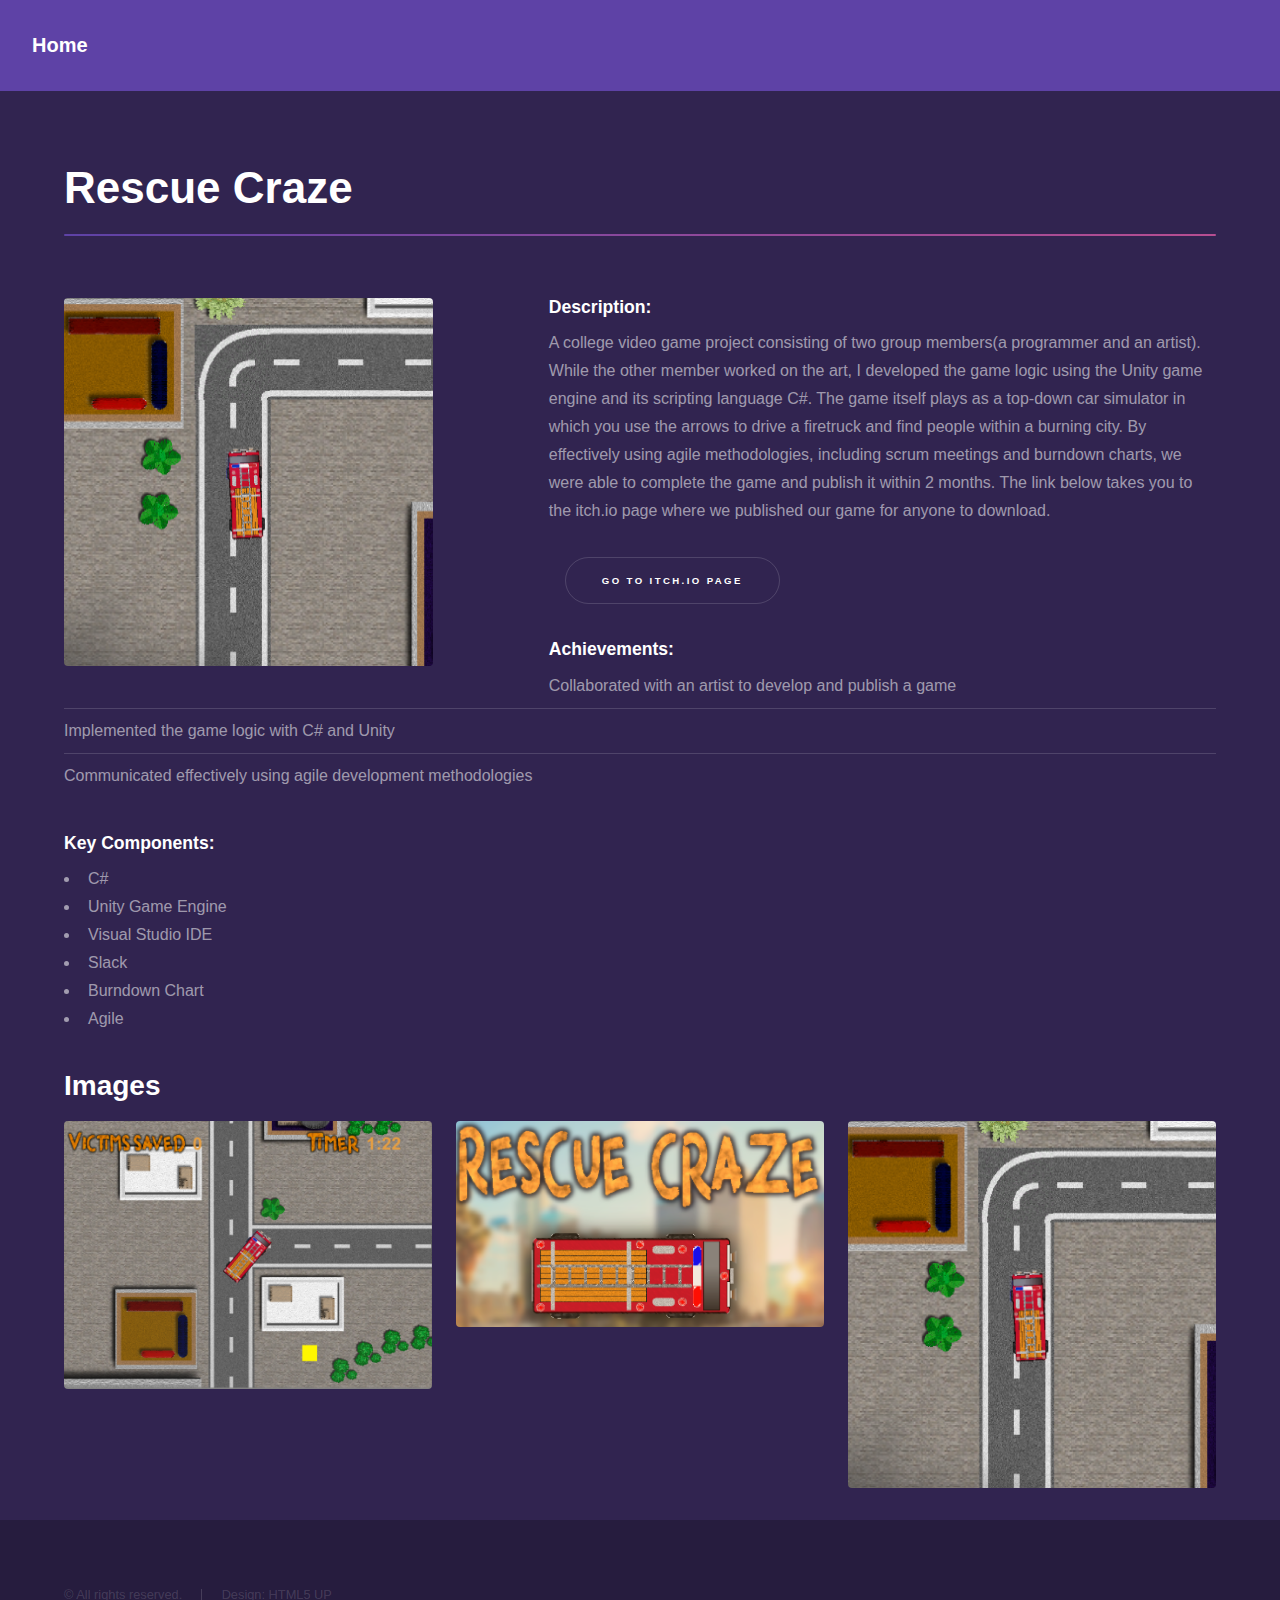
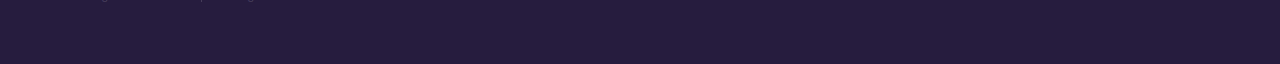
==== commit f471a11e: "Fixed bug with images not showing up" ====
--- a/projectRescueCraze.html
+++ b/projectRescueCraze.html
@@ -55,9 +55,9 @@
                                 </ul>
 							<h2>Images</h2>
 							<div class="row gtr-uniform">
-								<div class="col-4"><span class="image fit"><img src="images/BlogFinalCapture.png" alt="" /></span></div>
-								<div class="col-4"><span class="image fit"><img src="images/RescueCrazeThumbnail.png" alt="" /></span></div>
-								<div class="col-4"><span class="image fit"><img src="images/GameThumbnail.png" alt="" /></span></div>
+								<div class="col-4"><span class="image fit"><img src="images/BlogFinalCapture.PNG" alt="" /></span></div>
+								<div class="col-4"><span class="image fit"><img src="images/RescueCrazeThumbnail.PNG" alt="" /></span></div>
+								<div class="col-4"><span class="image fit"><img src="images/GameThumbnail.PNG" alt="" /></span></div>
 							</div>
 						</div>
 					</section>
